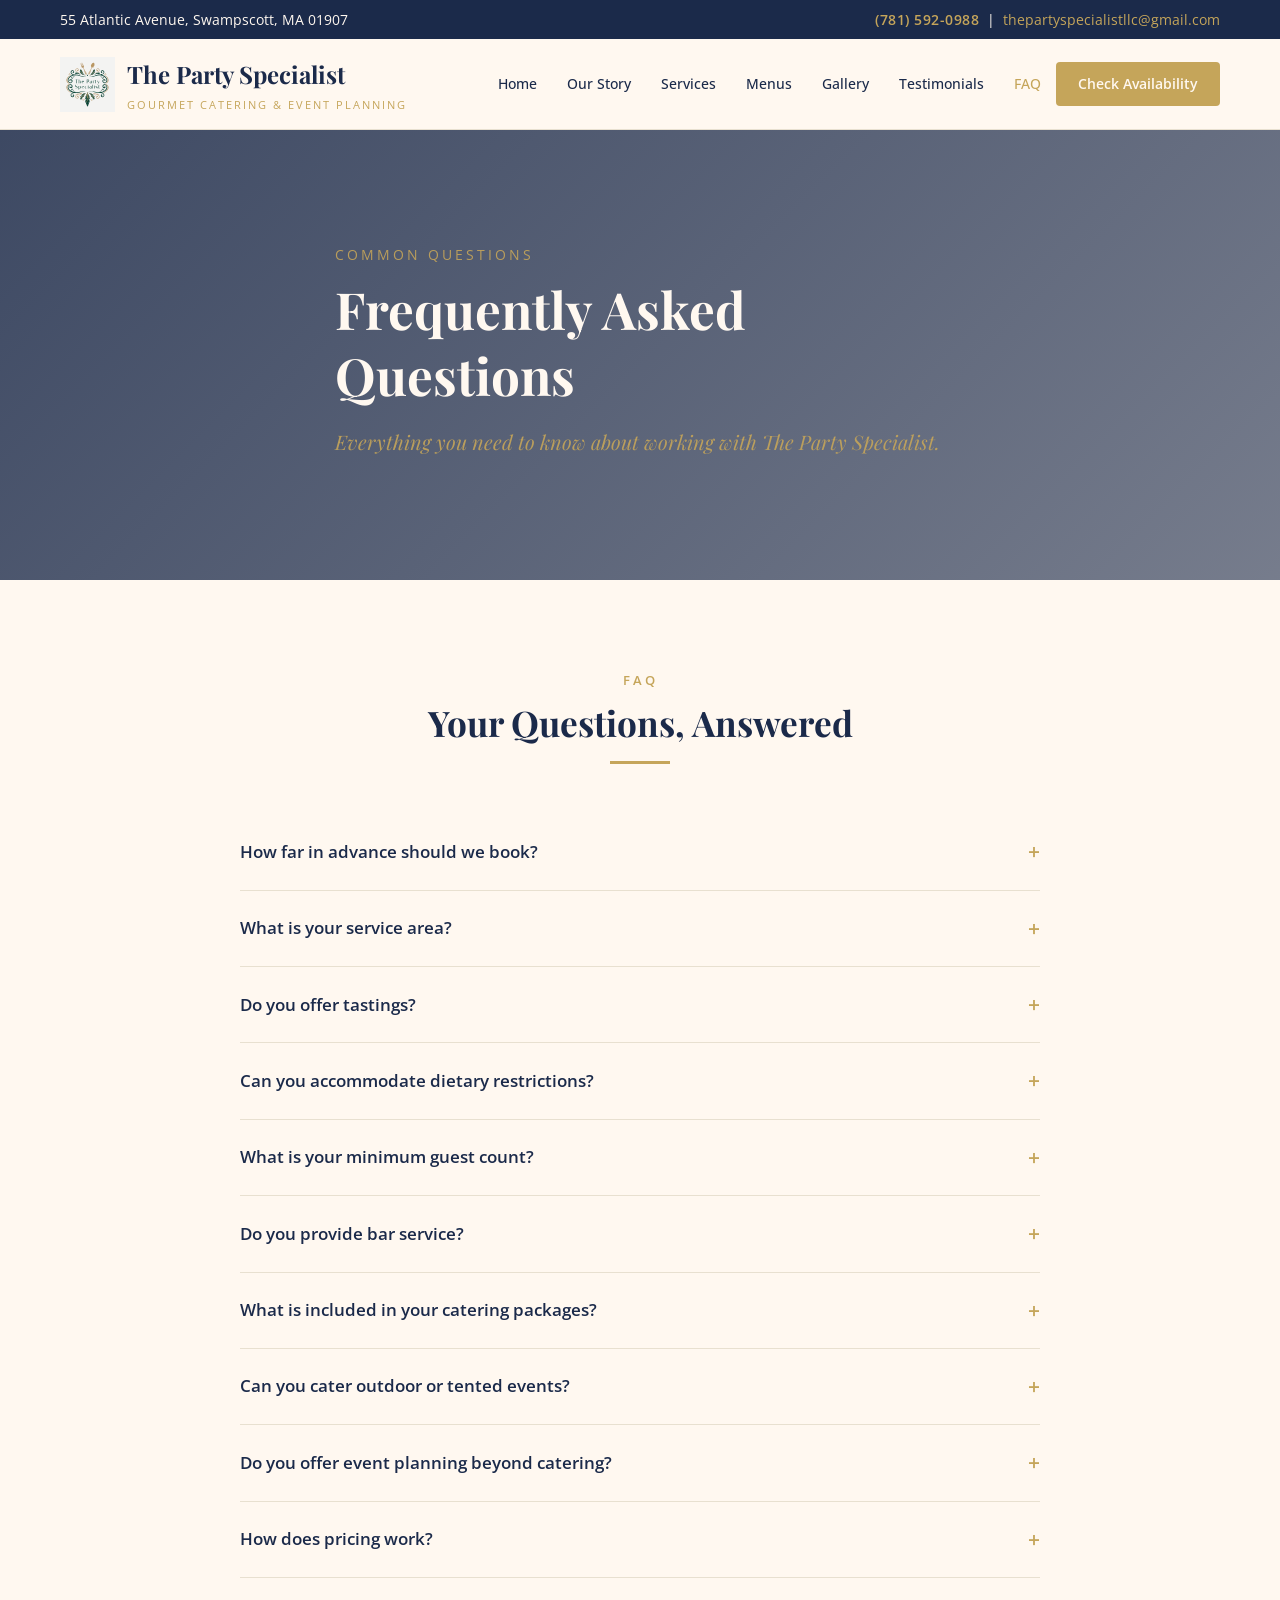
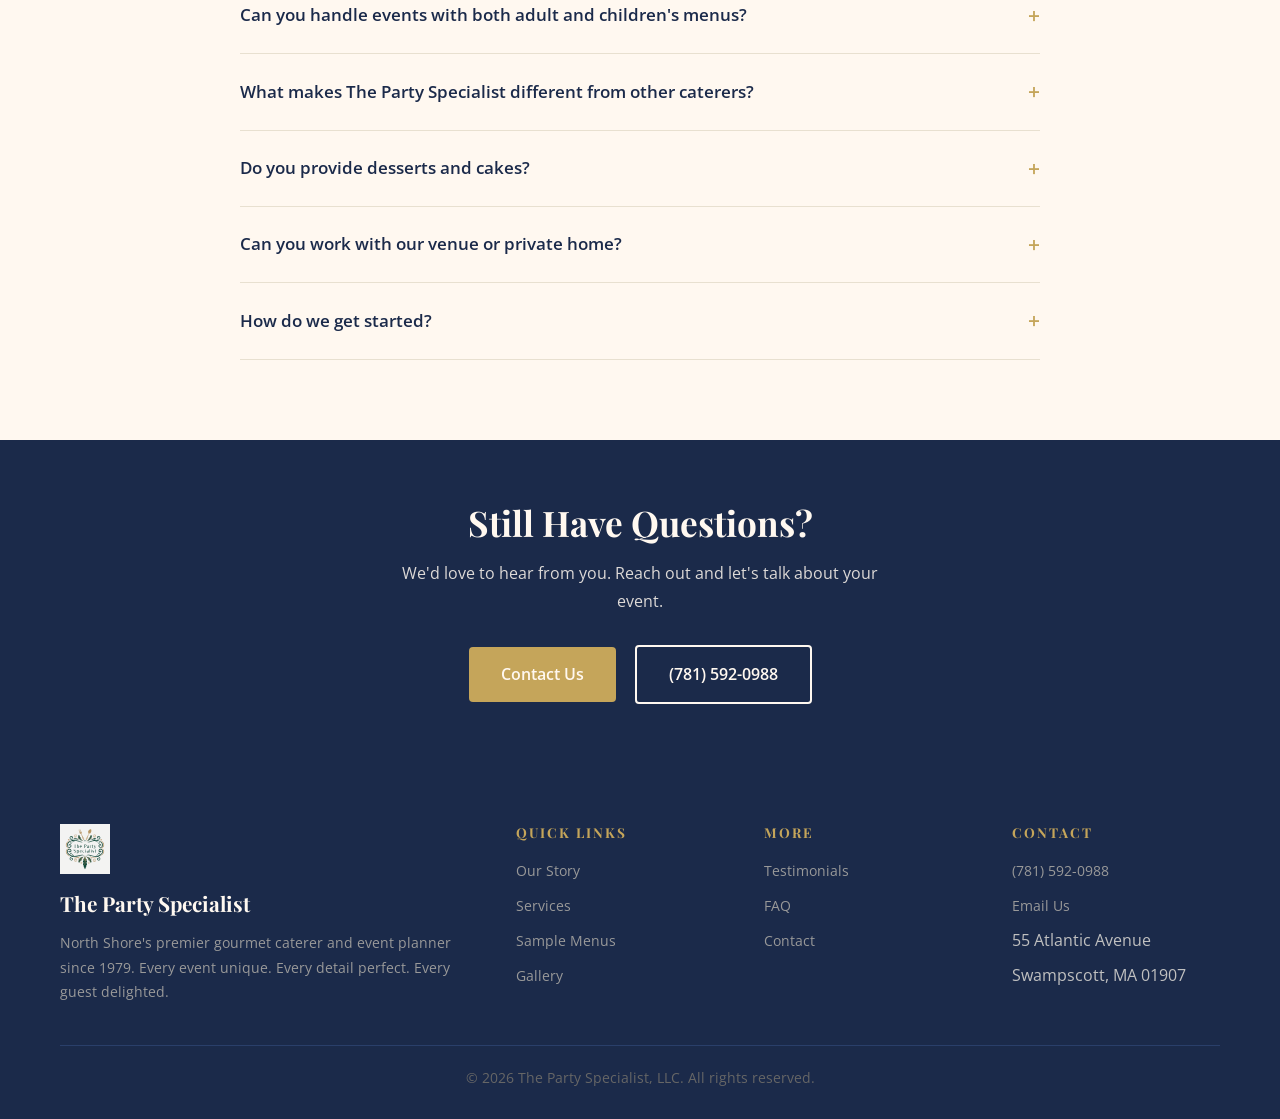
==== site/faq.html @ e130d8ee "Initial Party Specialist website with logo #50" ====
<!DOCTYPE html>
<html lang="en">
<head>
<meta charset="UTF-8">
<meta name="viewport" content="width=device-width, initial-scale=1.0">
<title>FAQ | The Party Specialist - Frequently Asked Questions</title>
<meta name="description" content="Frequently asked questions about The Party Specialist's catering and event planning services. Pricing, dietary accommodations, service area, and more.">
<meta name="keywords" content="catering FAQ, North Shore caterer questions, wedding catering FAQ, event planning questions Swampscott MA">
<meta property="og:title" content="FAQ | The Party Specialist">
<meta property="og:description" content="Answers to common questions about our catering and event planning services.">
<meta property="og:type" content="website">
<link rel="preconnect" href="https://fonts.googleapis.com">
<link rel="preconnect" href="https://fonts.gstatic.com" crossorigin>
<link href="https://fonts.googleapis.com/css2?family=Playfair+Display:ital,wght@0,400;0,700;1,400&family=Open+Sans:wght@400;500;600;700&display=swap" rel="stylesheet">
<link rel="stylesheet" href="css/style.css">
<script type="application/ld+json">
{
  "@context": "https://schema.org",
  "@type": "FAQPage",
  "mainEntity": [
    {
      "@type": "Question",
      "name": "How far in advance should we book The Party Specialist?",
      "acceptedAnswer": {
        "@type": "Answer",
        "text": "For weddings and bar/bat mitzvahs, we recommend booking 6 to 12 months in advance to secure your preferred date. For smaller events and social gatherings, 2 to 3 months is typically sufficient. Popular dates fill quickly, so earlier is always better."
      }
    },
    {
      "@type": "Question",
      "name": "What is your service area?",
      "acceptedAnswer": {
        "@type": "Answer",
        "text": "We serve Boston's North Shore and Greater Boston, including Swampscott, Marblehead, Salem, Beverly, Danvers, Gloucester, Rockport, Manchester-by-the-Sea, Ipswich, Newburyport, Lynn, Peabody, and surrounding areas."
      }
    },
    {
      "@type": "Question",
      "name": "Do you offer tastings?",
      "acceptedAnswer": {
        "@type": "Answer",
        "text": "Yes, we offer tastings for booked clients. Once you've reserved your date, we'll schedule a tasting session so you can sample menu options and fine-tune every detail to your preferences."
      }
    },
    {
      "@type": "Question",
      "name": "Can you accommodate dietary restrictions?",
      "acceptedAnswer": {
        "@type": "Answer",
        "text": "Absolutely. We accommodate kosher, halal, gluten-free, vegan, vegetarian, and allergy-specific dietary needs. Our entire team — including Bruce, Tammy, and Richie — is certified in Food Allergy Awareness."
      }
    },
    {
      "@type": "Question",
      "name": "What is your minimum guest count?",
      "acceptedAnswer": {
        "@type": "Answer",
        "text": "There is no strict minimum guest count. We are flexible and have experience with everything from intimate dinners to events for 3,000 guests."
      }
    },
    {
      "@type": "Question",
      "name": "Do you provide bar service?",
      "acceptedAnswer": {
        "@type": "Answer",
        "text": "Yes, we offer full bar service including custom cocktail menus, wine and beer selections, and non-alcoholic options."
      }
    },
    {
      "@type": "Question",
      "name": "What is included in your catering packages?",
      "acceptedAnswer": {
        "@type": "Answer",
        "text": "Every package is custom-designed. Typically this includes food preparation and service, professional service staff, setup and breakdown, and coordination. Linens, rentals, and additional event planning services are also available."
      }
    },
    {
      "@type": "Question",
      "name": "Can you cater outdoor or tented events?",
      "acceptedAnswer": {
        "@type": "Answer",
        "text": "Yes. We bring fully equipped field kitchens to any location, even where no water or electricity exists. We have catered tented events for up to 3,000 guests."
      }
    },
    {
      "@type": "Question",
      "name": "Do you offer event planning beyond catering?",
      "acceptedAnswer": {
        "@type": "Answer",
        "text": "Yes. We offer full event coordination including linens, table settings, rental coordination, design consultation, and day-of management."
      }
    },
    {
      "@type": "Question",
      "name": "How does pricing work?",
      "acceptedAnswer": {
        "@type": "Answer",
        "text": "Every event receives a custom quote based on your menu selections, guest count, service level, and venue requirements. Contact us to discuss your event and we'll provide a detailed proposal."
      }
    },
    {
      "@type": "Question",
      "name": "Can you handle events with both adult and children's menus?",
      "acceptedAnswer": {
        "@type": "Answer",
        "text": "Yes, this is one of our specialties. We are especially experienced with bar and bat mitzvahs where separate kids' and adult menus are essential. We create fun, age-appropriate options alongside sophisticated adult fare."
      }
    },
    {
      "@type": "Question",
      "name": "What makes The Party Specialist different from other caterers?",
      "acceptedAnswer": {
        "@type": "Answer",
        "text": "Over 45 years of experience, the same core team working together since 1983 and 1984, a 'Say Yes' philosophy that means no request is too creative, and full Food Allergy Awareness certification for the entire team."
      }
    },
    {
      "@type": "Question",
      "name": "Do you provide desserts and cakes?",
      "acceptedAnswer": {
        "@type": "Answer",
        "text": "Yes. We offer full dessert service including custom dessert tables, signature sundae bars, and a wide range of sweet options to complement your event."
      }
    },
    {
      "@type": "Question",
      "name": "Can you work with our venue or private home?",
      "acceptedAnswer": {
        "@type": "Answer",
        "text": "Yes. We cater at any venue including private homes, synagogues, country clubs, hotels, and unique spaces. Our field kitchen capability means we can set up virtually anywhere."
      }
    },
    {
      "@type": "Question",
      "name": "How do we get started?",
      "acceptedAnswer": {
        "@type": "Answer",
        "text": "Call us at (781) 592-0988 or fill out the contact form on our website. We'll discuss your event details and begin creating your custom proposal."
      }
    }
  ]
}
</script>
</head>
<body>
<!-- Top Bar -->
<div class="top-bar">
  <div class="container">
    <span>55 Atlantic Avenue, Swampscott, MA 01907</span>
    <span><a href="tel:+17815920988" class="phone">(781) 592-0988</a> &nbsp;|&nbsp; <a href="mailto:thepartyspecialistllc@gmail.com">thepartyspecialistllc@gmail.com</a></span>
  </div>
</div>

<!-- Header -->
<header>
  <div class="container">
    <a href="index.html" class="logo">
      <img src="images/logo.svg" alt="The Party Specialist logo" width="55" height="55">
      <div>
        <span class="logo-text">The Party Specialist</span>
        <span class="logo-sub">Gourmet Catering &amp; Event Planning</span>
      </div>
    </a>
    <button class="menu-toggle" onclick="document.querySelector('nav').classList.toggle('open')" aria-label="Toggle menu">&#9776;</button>
    <nav>
      <a href="index.html">Home</a>
      <a href="story.html">Our Story</a>
      <a href="services.html">Services</a>
      <a href="menus.html">Menus</a>
      <a href="gallery.html">Gallery</a>
      <a href="testimonials.html">Testimonials</a>
      <a href="faq.html" class="active">FAQ</a>
      <a href="contact.html" class="cta-btn">Check Availability</a>
    </nav>
  </div>
</header>

<!-- Hero -->
<section class="hero" style="height: 50vh; min-height: 350px;">
  <div class="hero-bg" style="background-image: url('https://static.wixstatic.com/media/6ec82b_4afbf9d5dc034c76a38b904069ff169c~mv2.jpg/v1/fill/w_1920,h_1080,al_c,q_85,usm_0.66_1.00_0.01')"></div>
  <div class="container">
    <div class="hero-content">
      <p class="est">Common Questions</p>
      <h1>Frequently Asked Questions</h1>
      <p class="tagline">Everything you need to know about working with The Party Specialist.</p>
    </div>
  </div>
</section>

<!-- FAQ -->
<section>
  <div class="container">
    <div class="section-header">
      <p class="overline">FAQ</p>
      <h2>Your Questions, Answered</h2>
      <div class="gold-line"></div>
    </div>
    <div class="faq-list">

      <div class="faq-item">
        <details>
          <summary>How far in advance should we book?</summary>
          <div class="answer">
            <p>For weddings and bar/bat mitzvahs, we recommend booking 6 to 12 months in advance to secure your preferred date. For smaller events and social gatherings, 2 to 3 months is typically sufficient. Popular dates fill quickly, so earlier is always better. Contact us as soon as you have a tentative date in mind.</p>
          </div>
        </details>
      </div>

      <div class="faq-item">
        <details>
          <summary>What is your service area?</summary>
          <div class="answer">
            <p>We serve Boston's North Shore and Greater Boston, including Swampscott, Marblehead, Salem, Beverly, Danvers, Gloucester, Rockport, Manchester-by-the-Sea, Ipswich, Newburyport, Lynn, Peabody, and surrounding areas. We are experienced with a wide variety of venues throughout the region.</p>
          </div>
        </details>
      </div>

      <div class="faq-item">
        <details>
          <summary>Do you offer tastings?</summary>
          <div class="answer">
            <p>Yes, we offer tastings for booked clients. Once you've reserved your date, we'll schedule a tasting session so you can sample menu options and fine-tune every detail to your preferences. It's one of the most enjoyable parts of the planning process.</p>
          </div>
        </details>
      </div>

      <div class="faq-item">
        <details>
          <summary>Can you accommodate dietary restrictions?</summary>
          <div class="answer">
            <p>Absolutely. We accommodate kosher, halal, gluten-free, vegan, vegetarian, and allergy-specific dietary needs. Our entire team &mdash; including Bruce, Tammy, and Richie &mdash; is certified in Food Allergy Awareness. We take dietary requirements seriously and work closely with clients to ensure every guest is safely and deliciously accommodated.</p>
          </div>
        </details>
      </div>

      <div class="faq-item">
        <details>
          <summary>What is your minimum guest count?</summary>
          <div class="answer">
            <p>There is no strict minimum guest count. We are flexible and have experience with everything from intimate dinners for a handful of guests to large-scale events for up to 3,000 people. Every event receives the same level of care and attention.</p>
          </div>
        </details>
      </div>

      <div class="faq-item">
        <details>
          <summary>Do you provide bar service?</summary>
          <div class="answer">
            <p>Yes, we offer full bar service including custom cocktail menus, curated wine and beer selections, and non-alcoholic options. Our bartenders are experienced professionals who add to the atmosphere of your event.</p>
          </div>
        </details>
      </div>

      <div class="faq-item">
        <details>
          <summary>What is included in your catering packages?</summary>
          <div class="answer">
            <p>Every package is custom-designed to fit your specific event. Typically this includes food preparation and service, professional service staff, complete setup and breakdown, and event coordination. Linens, table settings, rental coordination, and additional event planning services are also available. We'll outline everything in your custom proposal.</p>
          </div>
        </details>
      </div>

      <div class="faq-item">
        <details>
          <summary>Can you cater outdoor or tented events?</summary>
          <div class="answer">
            <p>Yes. We bring fully equipped field kitchens to any location, even where no water or electricity exists. We have catered tented events for up to 3,000 guests. From backyard celebrations to oceanside galas, our team delivers the same quality you'd expect from a top indoor venue.</p>
          </div>
        </details>
      </div>

      <div class="faq-item">
        <details>
          <summary>Do you offer event planning beyond catering?</summary>
          <div class="answer">
            <p>Yes. We offer full event coordination including linens, table settings, rental coordination, design consultation, and day-of management. Our goal is for you to be a guest at your own party &mdash; we handle the logistics so you can enjoy every moment.</p>
          </div>
        </details>
      </div>

      <div class="faq-item">
        <details>
          <summary>How does pricing work?</summary>
          <div class="answer">
            <p>Every event receives a custom quote based on your menu selections, guest count, service level, and venue requirements. We don't use rigid packages &mdash; your proposal is tailored specifically to your event. Contact us to discuss your needs and we'll provide a detailed, transparent proposal.</p>
          </div>
        </details>
      </div>

      <div class="faq-item">
        <details>
          <summary>Can you handle events with both adult and children's menus?</summary>
          <div class="answer">
            <p>Yes, this is one of our specialties. We are especially experienced with bar and bat mitzvahs where separate kids' and adult menus are essential. We create fun, age-appropriate options that kids love alongside sophisticated adult fare that impresses even the most discerning guests.</p>
          </div>
        </details>
      </div>

      <div class="faq-item">
        <details>
          <summary>What makes The Party Specialist different from other caterers?</summary>
          <div class="answer">
            <p>Over 45 years of experience. The same core team working together since 1983 and 1984. A "Say Yes" philosophy that means no request is too creative or ambitious. Full Food Allergy Awareness certification for the entire team. And a track record of clients who come back event after event, decade after decade. We treat every party as though it were the most important event we have ever worked on.</p>
          </div>
        </details>
      </div>

      <div class="faq-item">
        <details>
          <summary>Do you provide desserts and cakes?</summary>
          <div class="answer">
            <p>Yes. We offer full dessert service including custom dessert tables, signature sundae bars, and a wide range of sweet options to complement your event. Desserts are designed to match your event's theme and style.</p>
          </div>
        </details>
      </div>

      <div class="faq-item">
        <details>
          <summary>Can you work with our venue or private home?</summary>
          <div class="answer">
            <p>Yes. We cater at any venue including private homes, synagogues, country clubs, hotels, and unique spaces. Our field kitchen capability means we can set up virtually anywhere. We have extensive experience with venues throughout the North Shore and Greater Boston.</p>
          </div>
        </details>
      </div>

      <div class="faq-item">
        <details>
          <summary>How do we get started?</summary>
          <div class="answer">
            <p>Call us at <a href="tel:+17815920988">(781) 592-0988</a> or <a href="contact.html">fill out the contact form</a> on our website. We'll discuss your event details, your vision, and your budget, and then create a custom proposal tailored to you. The sooner you reach out, the more likely we can secure your preferred date.</p>
          </div>
        </details>
      </div>

    </div>
  </div>
</section>

<!-- CTA -->
<section style="background: #1B2A4A; color: #FFF8F0; text-align: center; padding: 60px 0;">
  <div class="container">
    <h2 style="color: #FFF8F0; margin-bottom: 15px;">Still Have Questions?</h2>
    <p style="max-width: 500px; margin: 0 auto 30px; opacity: 0.85;">We'd love to hear from you. Reach out and let's talk about your event.</p>
    <a href="contact.html" class="btn btn-gold">Contact Us</a>
    <a href="tel:+17815920988" class="btn btn-outline">(781) 592-0988</a>
  </div>
</section>

<!-- Footer -->
<footer>
  <div class="container">
    <div class="footer-grid">
      <div class="footer-brand"><img src="images/logo.svg" alt="The Party Specialist logo" width="50" height="50">
        <p class="logo-text" style="font-family: 'Playfair Display', serif;">The Party Specialist</p>
        <p>North Shore's premier gourmet caterer and event planner since 1979. Every event unique. Every detail perfect. Every guest delighted.</p>
      </div>
      <div>
        <h4>Quick Links</h4>
        <ul>
          <li><a href="story.html">Our Story</a></li>
          <li><a href="services.html">Services</a></li>
          <li><a href="menus.html">Sample Menus</a></li>
          <li><a href="gallery.html">Gallery</a></li>
        </ul>
      </div>
      <div>
        <h4>More</h4>
        <ul>
          <li><a href="testimonials.html">Testimonials</a></li>
          <li><a href="faq.html">FAQ</a></li>
          <li><a href="contact.html">Contact</a></li>
        </ul>
      </div>
      <div>
        <h4>Contact</h4>
        <ul>
          <li><a href="tel:+17815920988">(781) 592-0988</a></li>
          <li><a href="mailto:thepartyspecialistllc@gmail.com">Email Us</a></li>
          <li>55 Atlantic Avenue</li>
          <li>Swampscott, MA 01907</li>
        </ul>
      </div>
    </div>
    <div class="footer-bottom">
      &copy; 2026 The Party Specialist, LLC. All rights reserved.
    </div>
  </div>
</footer>

<script>
// Scroll animations
const observer = new IntersectionObserver((entries) => {
  entries.forEach(e => { if (e.isIntersecting) { e.target.classList.add('visible'); } });
}, { threshold: 0.1 });
document.querySelectorAll('.fade-in').forEach(el => observer.observe(el));
</script>
</body>
</html>
---- site/css/style.css ----
/* =============================================
   The Party Specialist - Main Stylesheet
   Navy (#1B2A4A) + Gold (#C5A55A) + Cream (#FFF8F0)
   ============================================= */

/* --- Reset & Base --- */
*, *::before, *::after { margin: 0; padding: 0; box-sizing: border-box; }
html { scroll-behavior: smooth; font-size: 16px; }
body { font-family: 'Open Sans', system-ui, -apple-system, sans-serif; color: #2D2D2D; background: #FFF8F0; line-height: 1.7; }
img { max-width: 100%; height: auto; display: block; }
a { color: #C5A55A; text-decoration: none; transition: color 0.3s; }
a:hover { color: #9e8245; }
h1, h2, h3, h4 { font-family: 'Playfair Display', Georgia, serif; color: #1B2A4A; line-height: 1.3; }
h1 { font-size: 2.8rem; }
h2 { font-size: 2.2rem; margin-bottom: 1rem; }
h3 { font-size: 1.5rem; margin-bottom: 0.75rem; }
.container { max-width: 1200px; margin: 0 auto; padding: 0 20px; }

/* --- Header / Nav --- */
.top-bar { background: #1B2A4A; color: #FFF8F0; padding: 8px 0; font-size: 0.85rem; }
.top-bar .container { display: flex; justify-content: space-between; align-items: center; }
.top-bar a { color: #C5A55A; }
.top-bar .phone { font-weight: 600; letter-spacing: 0.5px; }
header { background: #FFF8F0; border-bottom: 1px solid #e8e0d0; position: sticky; top: 0; z-index: 100; }
header .container { display: flex; justify-content: space-between; align-items: center; padding: 15px 20px; }
.logo { display: flex; align-items: center; gap: 12px; }
.logo img { height: 55px; width: auto; }
.logo-text { font-family: 'Playfair Display', Georgia, serif; font-size: 1.5rem; color: #1B2A4A; font-weight: 700; }
.logo-sub { font-size: 0.7rem; color: #C5A55A; text-transform: uppercase; letter-spacing: 2px; display: block; }
nav { display: flex; align-items: center; }
nav a { color: #1B2A4A; font-size: 0.9rem; padding: 8px 15px; font-weight: 500; transition: color 0.3s; }
nav a:hover, nav a.active { color: #C5A55A; }
nav .cta-btn { background: #C5A55A; color: #FFF8F0; padding: 10px 22px; border-radius: 4px; font-weight: 600; }
nav .cta-btn:hover { background: #1B2A4A; color: #FFF8F0; }
.menu-toggle { display: none; background: none; border: none; font-size: 1.5rem; color: #1B2A4A; cursor: pointer; }

/* --- Hero --- */
.hero { position: relative; height: 80vh; min-height: 500px; display: flex; align-items: center; overflow: hidden; }
.hero-bg { position: absolute; inset: 0; background-size: cover; background-position: center; }
.hero-bg::after { content: ''; position: absolute; inset: 0; background: linear-gradient(135deg, rgba(27,42,74,0.85) 0%, rgba(27,42,74,0.6) 100%); }
.hero-content { position: relative; z-index: 2; color: #FFF8F0; max-width: 650px; padding: 0 20px; }
.hero-content h1 { color: #FFF8F0; font-size: 3.2rem; margin-bottom: 1rem; }
.hero-content .tagline { font-size: 1.25rem; margin-bottom: 0.5rem; color: #C5A55A; font-family: 'Playfair Display', Georgia, serif; font-style: italic; }
.hero-content p { font-size: 1.1rem; margin-bottom: 2rem; opacity: 0.9; }
.hero-content .est { font-size: 0.9rem; text-transform: uppercase; letter-spacing: 3px; color: #C5A55A; margin-bottom: 0.5rem; }
.btn { display: inline-block; padding: 14px 32px; border-radius: 4px; font-weight: 600; font-size: 1rem; transition: all 0.3s; cursor: pointer; border: none; }
.btn-gold { background: #C5A55A; color: #FFF8F0; }
.btn-gold:hover { background: #b08e3f; color: #FFF8F0; }
.btn-outline { border: 2px solid #FFF8F0; color: #FFF8F0; background: transparent; margin-left: 15px; }
.btn-outline:hover { background: #FFF8F0; color: #1B2A4A; }

/* --- Sections --- */
section { padding: 80px 0; }
section.alt-bg { background: #fff; }
.section-header { text-align: center; max-width: 700px; margin: 0 auto 50px; }
.section-header .overline { font-size: 0.8rem; text-transform: uppercase; letter-spacing: 3px; color: #C5A55A; margin-bottom: 8px; font-weight: 600; }
.section-header p { color: #666; font-size: 1.05rem; margin-top: 10px; }
.gold-line { width: 60px; height: 3px; background: #C5A55A; margin: 15px auto; }

/* --- Services Grid --- */
.services-grid { display: grid; grid-template-columns: repeat(auto-fit, minmax(300px, 1fr)); gap: 30px; }
.service-card { background: #fff; border-radius: 8px; overflow: hidden; box-shadow: 0 4px 15px rgba(0,0,0,0.06); transition: transform 0.3s, box-shadow 0.3s; }
.service-card:hover { transform: translateY(-5px); box-shadow: 0 8px 30px rgba(0,0,0,0.1); }
.service-card img { height: 220px; object-fit: cover; width: 100%; }
.service-card .card-body { padding: 25px; }
.service-card h3 { font-size: 1.3rem; }
.service-card p { color: #666; font-size: 0.95rem; margin-top: 8px; }

/* --- Testimonials --- */
.testimonial-grid { display: grid; grid-template-columns: repeat(auto-fit, minmax(350px, 1fr)); gap: 30px; }
.testimonial-card { background: #fff; padding: 35px; border-radius: 8px; border-left: 4px solid #C5A55A; box-shadow: 0 2px 10px rgba(0,0,0,0.05); }
.testimonial-card .quote { font-style: italic; color: #444; line-height: 1.8; margin-bottom: 15px; font-size: 0.95rem; }
.testimonial-card .attribution { color: #C5A55A; font-weight: 600; font-size: 0.9rem; }
.testimonial-card .event-type { color: #888; font-size: 0.8rem; }

/* --- Team --- */
.team-grid { display: grid; grid-template-columns: repeat(auto-fit, minmax(280px, 1fr)); gap: 40px; max-width: 950px; margin: 0 auto; }
.team-member { text-align: center; }
.team-member img { width: 200px; height: 200px; border-radius: 50%; object-fit: cover; margin: 0 auto 20px; border: 4px solid #C5A55A; }
.team-member .tenure { color: #C5A55A; font-size: 0.85rem; font-weight: 600; }

/* --- Menus --- */
.menu-section { background: #fff; border-radius: 8px; padding: 40px; margin-bottom: 30px; box-shadow: 0 2px 10px rgba(0,0,0,0.05); }
.menu-section h3 { color: #1B2A4A; border-bottom: 2px solid #C5A55A; padding-bottom: 10px; margin-bottom: 20px; }
.menu-category { margin-bottom: 25px; }
.menu-category h4 { color: #C5A55A; font-family: 'Playfair Display', Georgia, serif; font-size: 1.15rem; margin-bottom: 10px; }
.menu-category ul { list-style: none; }
.menu-category li { padding: 5px 0; color: #555; font-size: 0.95rem; border-bottom: 1px dotted #e8e0d0; }
.menu-note { background: #FFF8F0; border: 1px solid #e8e0d0; padding: 20px; border-radius: 6px; margin-top: 15px; font-size: 0.9rem; color: #666; }
details.menu-accordion { background: #fff; border-radius: 8px; margin-bottom: 15px; box-shadow: 0 2px 10px rgba(0,0,0,0.05); overflow: hidden; }
details.menu-accordion summary { padding: 20px 25px; font-family: 'Playfair Display', Georgia, serif; font-size: 1.2rem; color: #1B2A4A; cursor: pointer; list-style: none; display: flex; justify-content: space-between; align-items: center; }
details.menu-accordion summary::after { content: '+'; font-size: 1.5rem; color: #C5A55A; }
details.menu-accordion[open] summary::after { content: '-'; }
details.menu-accordion .menu-content { padding: 0 25px 25px; }

/* --- Gallery --- */
.gallery-filters { display: flex; justify-content: center; gap: 10px; margin-bottom: 30px; flex-wrap: wrap; }
.gallery-filters button { padding: 8px 20px; border: 2px solid #1B2A4A; background: transparent; color: #1B2A4A; border-radius: 30px; cursor: pointer; font-size: 0.9rem; transition: all 0.3s; }
.gallery-filters button:hover, .gallery-filters button.active { background: #1B2A4A; color: #FFF8F0; }
.gallery-grid { display: grid; grid-template-columns: repeat(auto-fill, minmax(280px, 1fr)); gap: 15px; }
.gallery-grid img { width: 100%; height: 250px; object-fit: cover; border-radius: 6px; cursor: pointer; transition: transform 0.3s; }
.gallery-grid img:hover { transform: scale(1.02); }
.lightbox { display: none; position: fixed; inset: 0; background: rgba(0,0,0,0.92); z-index: 1000; align-items: center; justify-content: center; }
.lightbox.active { display: flex; }
.lightbox img { max-width: 90%; max-height: 85vh; border-radius: 8px; }
.lightbox-close { position: absolute; top: 20px; right: 30px; color: #fff; font-size: 2rem; cursor: pointer; }

/* --- FAQ --- */
.faq-list { max-width: 800px; margin: 0 auto; }
.faq-item { border-bottom: 1px solid #e8e0d0; }
.faq-item details { padding: 0; }
.faq-item summary { padding: 20px 0; font-size: 1.05rem; font-weight: 600; color: #1B2A4A; cursor: pointer; list-style: none; display: flex; justify-content: space-between; align-items: center; }
.faq-item summary::after { content: '+'; font-size: 1.3rem; color: #C5A55A; flex-shrink: 0; margin-left: 15px; }
.faq-item details[open] summary::after { content: '-'; }
.faq-item .answer { padding: 0 0 20px; color: #555; line-height: 1.8; }

/* --- Contact --- */
.contact-grid { display: grid; grid-template-columns: 1fr 1fr; gap: 50px; }
.contact-info { padding: 20px 0; }
.contact-info h3 { margin-bottom: 25px; }
.contact-info .info-item { display: flex; gap: 15px; margin-bottom: 20px; align-items: flex-start; }
.contact-info .info-item .icon { width: 40px; height: 40px; background: #1B2A4A; color: #C5A55A; border-radius: 50%; display: flex; align-items: center; justify-content: center; flex-shrink: 0; font-size: 1.1rem; }
.contact-form { background: #fff; padding: 40px; border-radius: 8px; box-shadow: 0 4px 15px rgba(0,0,0,0.06); }
.form-group { margin-bottom: 20px; }
.form-group label { display: block; font-weight: 600; color: #1B2A4A; margin-bottom: 6px; font-size: 0.9rem; }
.form-group input, .form-group select, .form-group textarea { width: 100%; padding: 12px 15px; border: 1px solid #ddd; border-radius: 4px; font-family: inherit; font-size: 0.95rem; transition: border-color 0.3s; }
.form-group input:focus, .form-group select:focus, .form-group textarea:focus { border-color: #C5A55A; outline: none; }
.form-row { display: grid; grid-template-columns: 1fr 1fr; gap: 15px; }

/* --- Footer --- */
footer { background: #1B2A4A; color: #c0c0c0; padding: 60px 0 30px; }
.footer-grid { display: grid; grid-template-columns: 2fr 1fr 1fr 1fr; gap: 40px; margin-bottom: 40px; }
.footer-brand img { height: 50px; width: auto; margin-bottom: 12px; }
.footer-brand .logo-text { color: #FFF8F0; font-size: 1.3rem; margin-bottom: 10px; }
.footer-brand p { font-size: 0.9rem; line-height: 1.7; color: #999; }
footer h4 { color: #C5A55A; font-size: 0.85rem; text-transform: uppercase; letter-spacing: 2px; margin-bottom: 15px; }
footer ul { list-style: none; }
footer li { margin-bottom: 8px; }
footer li a { color: #999; font-size: 0.9rem; }
footer li a:hover { color: #C5A55A; }
.footer-bottom { border-top: 1px solid #2a3f6a; padding-top: 20px; text-align: center; font-size: 0.85rem; color: #666; }

/* --- Dietary Badge --- */
.dietary-badges { display: flex; gap: 12px; flex-wrap: wrap; margin: 20px 0; }
.badge { padding: 6px 14px; border-radius: 20px; font-size: 0.8rem; font-weight: 600; }
.badge-kosher { background: #e8f5e9; color: #2e7d32; }
.badge-gf { background: #fff3e0; color: #e65100; }
.badge-vegan { background: #e8f5e9; color: #1b5e20; }
.badge-halal { background: #e3f2fd; color: #1565c0; }
.badge-allergy { background: #fce4ec; color: #c62828; }

/* --- Process Steps --- */
.process-steps { display: grid; grid-template-columns: repeat(auto-fit, minmax(200px, 1fr)); gap: 30px; text-align: center; counter-reset: step; }
.process-step { position: relative; padding: 30px 20px; }
.process-step::before { counter-increment: step; content: counter(step); display: block; width: 50px; height: 50px; line-height: 50px; background: #C5A55A; color: #FFF8F0; border-radius: 50%; font-family: 'Playfair Display', serif; font-size: 1.3rem; font-weight: 700; margin: 0 auto 15px; }
.process-step h4 { font-size: 1rem; margin-bottom: 8px; }
.process-step p { font-size: 0.85rem; color: #666; }

/* --- Responsive --- */
@media (max-width: 768px) {
  h1 { font-size: 2rem; }
  h2 { font-size: 1.7rem; }
  .hero { height: 70vh; }
  .hero-content h1 { font-size: 2.2rem; }
  .hero-content { padding: 0 20px; }
  nav { display: none; flex-direction: column; position: absolute; top: 100%; left: 0; right: 0; background: #FFF8F0; padding: 20px; border-bottom: 2px solid #C5A55A; box-shadow: 0 4px 15px rgba(0,0,0,0.1); }
  nav.open { display: flex; }
  nav a { padding: 12px 15px; }
  .menu-toggle { display: block; }
  .contact-grid { grid-template-columns: 1fr; }
  .footer-grid { grid-template-columns: 1fr 1fr; }
  .form-row { grid-template-columns: 1fr; }
  .top-bar .container { flex-direction: column; gap: 5px; text-align: center; }
  .btn-outline { margin-left: 0; margin-top: 10px; }
  .gallery-grid { grid-template-columns: repeat(auto-fill, minmax(150px, 1fr)); }
  .gallery-grid img { height: 160px; }
  .testimonial-grid { grid-template-columns: 1fr; }
}

/* --- Scroll animation --- */
.fade-in { opacity: 0; transform: translateY(20px); transition: opacity 0.6s, transform 0.6s; }
.fade-in.visible { opacity: 1; transform: translateY(0); }

/* --- Reduced Motion --- */
@media (prefers-reduced-motion: reduce) {
  .fade-in { opacity: 1; transform: none; transition: none; }
  html { scroll-behavior: auto; }
}

/* --- Print Stylesheet --- */
@media print {
  .top-bar, header, footer, .hero, .btn, .cta-btn, .menu-toggle, .gallery-filters, .lightbox, nav { display: none !important; }
  body { background: #fff; color: #000; font-size: 11pt; }
  section { padding: 15px 0; page-break-inside: avoid; }
  h1, h2, h3, h4 { color: #000; }
  .container { max-width: 100%; padding: 0; }
  details[open] summary ~ * { display: block !important; }
  details { break-inside: avoid; }
  details.menu-accordion { box-shadow: none; border: 1px solid #ccc; }
  .testimonial-card { border: 1px solid #ccc; box-shadow: none; }
  a { color: #000; text-decoration: underline; }
  a[href]::after { content: " (" attr(href) ")"; font-size: 0.8em; color: #555; }
  a[href^="tel"]::after, a[href^="mailto"]::after { content: ""; }
}
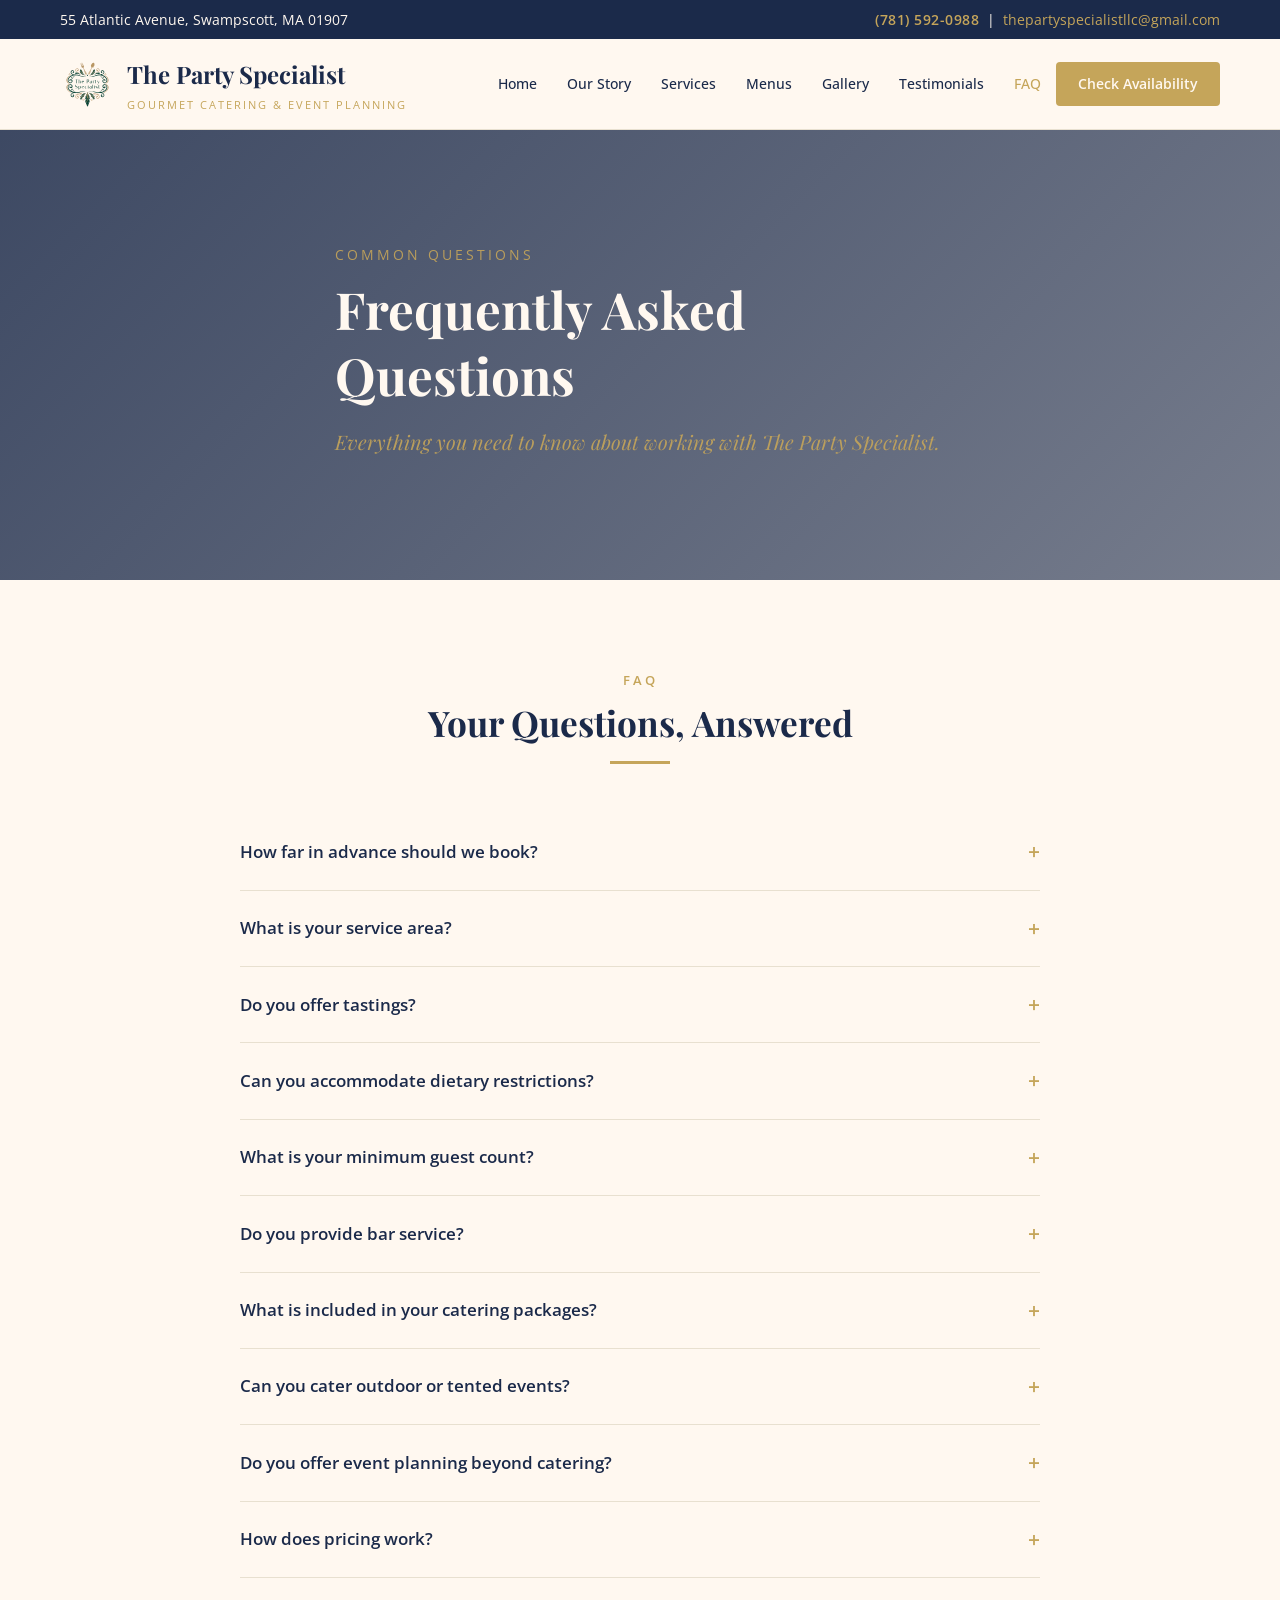
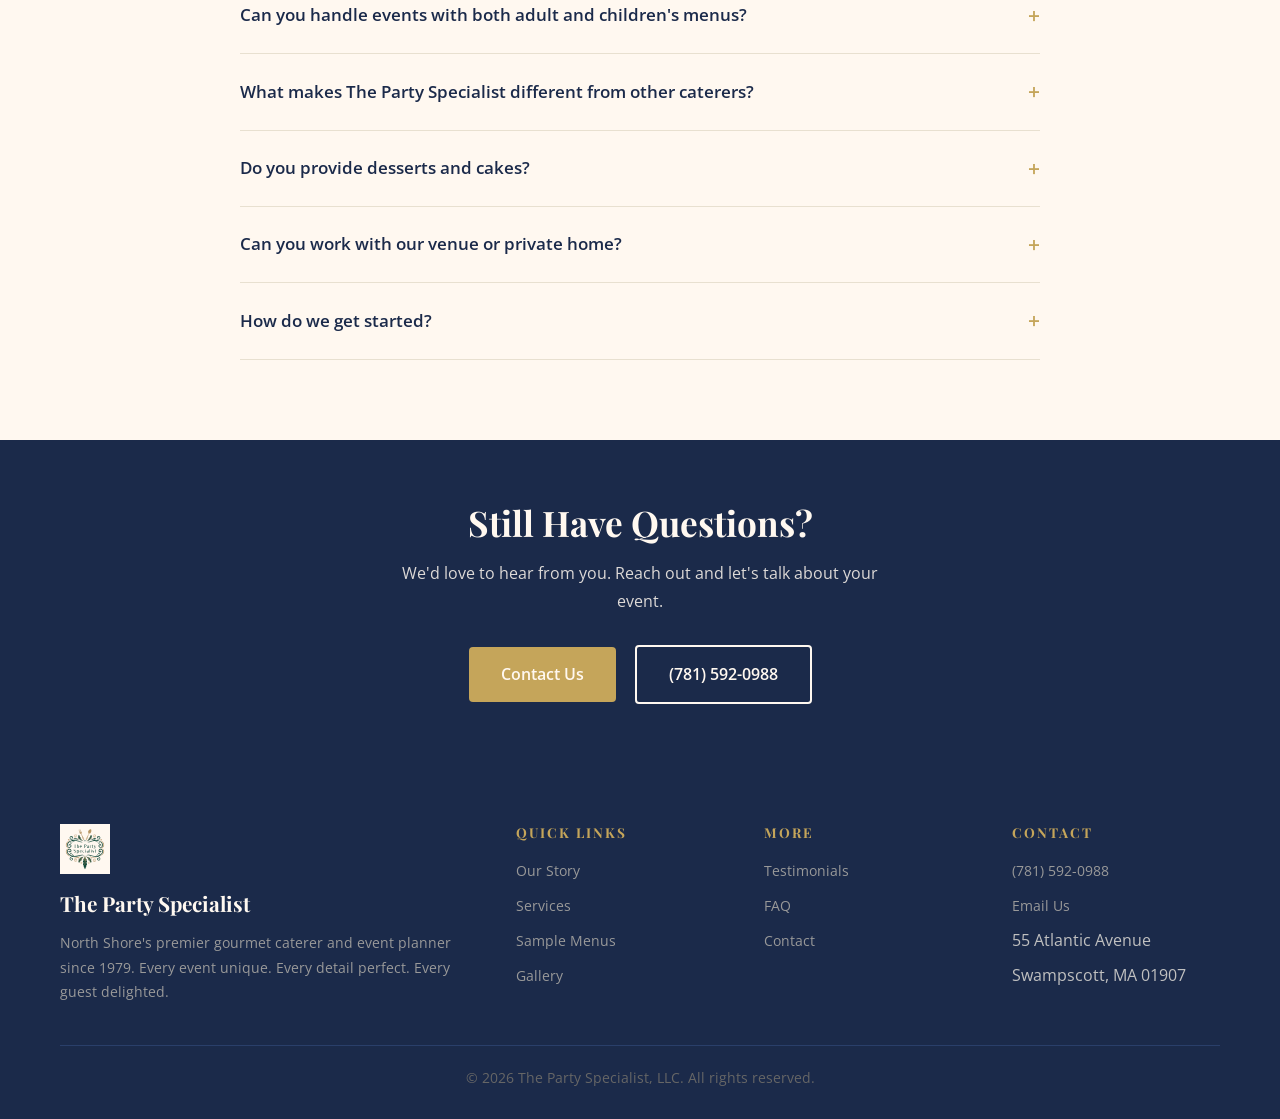
==== commit 794fa652: "Change custom-designed to custom across all pages" ====
--- a/site/faq.html
+++ b/site/faq.html
@@ -71,7 +71,7 @@
       "name": "What is included in your catering packages?",
       "acceptedAnswer": {
         "@type": "Answer",
-        "text": "Every package is custom-designed. Typically this includes food preparation and service, professional service staff, setup and breakdown, and coordination. Linens, rentals, and additional event planning services are also available."
+        "text": "Every package is custom. Typically this includes food preparation and service, professional service staff, setup and breakdown, and coordination. Linens, rentals, and additional event planning services are also available."
       }
     },
     {
@@ -255,7 +255,7 @@
         <details>
           <summary>What is included in your catering packages?</summary>
           <div class="answer">
-            <p>Every package is custom-designed to fit your specific event. Typically this includes food preparation and service, professional service staff, complete setup and breakdown, and event coordination. Linens, table settings, rental coordination, and additional event planning services are also available. We'll outline everything in your custom proposal.</p>
+            <p>Every package is custom to fit your specific event. Typically this includes food preparation and service, professional service staff, complete setup and breakdown, and event coordination. Linens, table settings, rental coordination, and additional event planning services are also available. We'll outline everything in your custom proposal.</p>
           </div>
         </details>
       </div>
--- a/site/css/style.css
+++ b/site/css/style.css
@@ -35,7 +35,7 @@
 .menu-toggle { display: none; background: none; border: none; font-size: 1.5rem; color: #1B2A4A; cursor: pointer; }
 
 /* --- Hero --- */
-.hero { position: relative; height: 80vh; min-height: 500px; display: flex; align-items: center; overflow: hidden; }
+.hero { position: relative; height: 70vh; min-height: 450px; display: flex; align-items: center; overflow: hidden; }
 .hero-bg { position: absolute; inset: 0; background-size: cover; background-position: center; }
 .hero-bg::after { content: ''; position: absolute; inset: 0; background: linear-gradient(135deg, rgba(27,42,74,0.85) 0%, rgba(27,42,74,0.6) 100%); }
 .hero-content { position: relative; z-index: 2; color: #FFF8F0; max-width: 650px; padding: 0 20px; }
@@ -160,7 +160,7 @@
 @media (max-width: 768px) {
   h1 { font-size: 2rem; }
   h2 { font-size: 1.7rem; }
-  .hero { height: 70vh; }
+  .hero { height: 60vh; }
   .hero-content h1 { font-size: 2.2rem; }
   .hero-content { padding: 0 20px; }
   nav { display: none; flex-direction: column; position: absolute; top: 100%; left: 0; right: 0; background: #FFF8F0; padding: 20px; border-bottom: 2px solid #C5A55A; box-shadow: 0 4px 15px rgba(0,0,0,0.1); }
